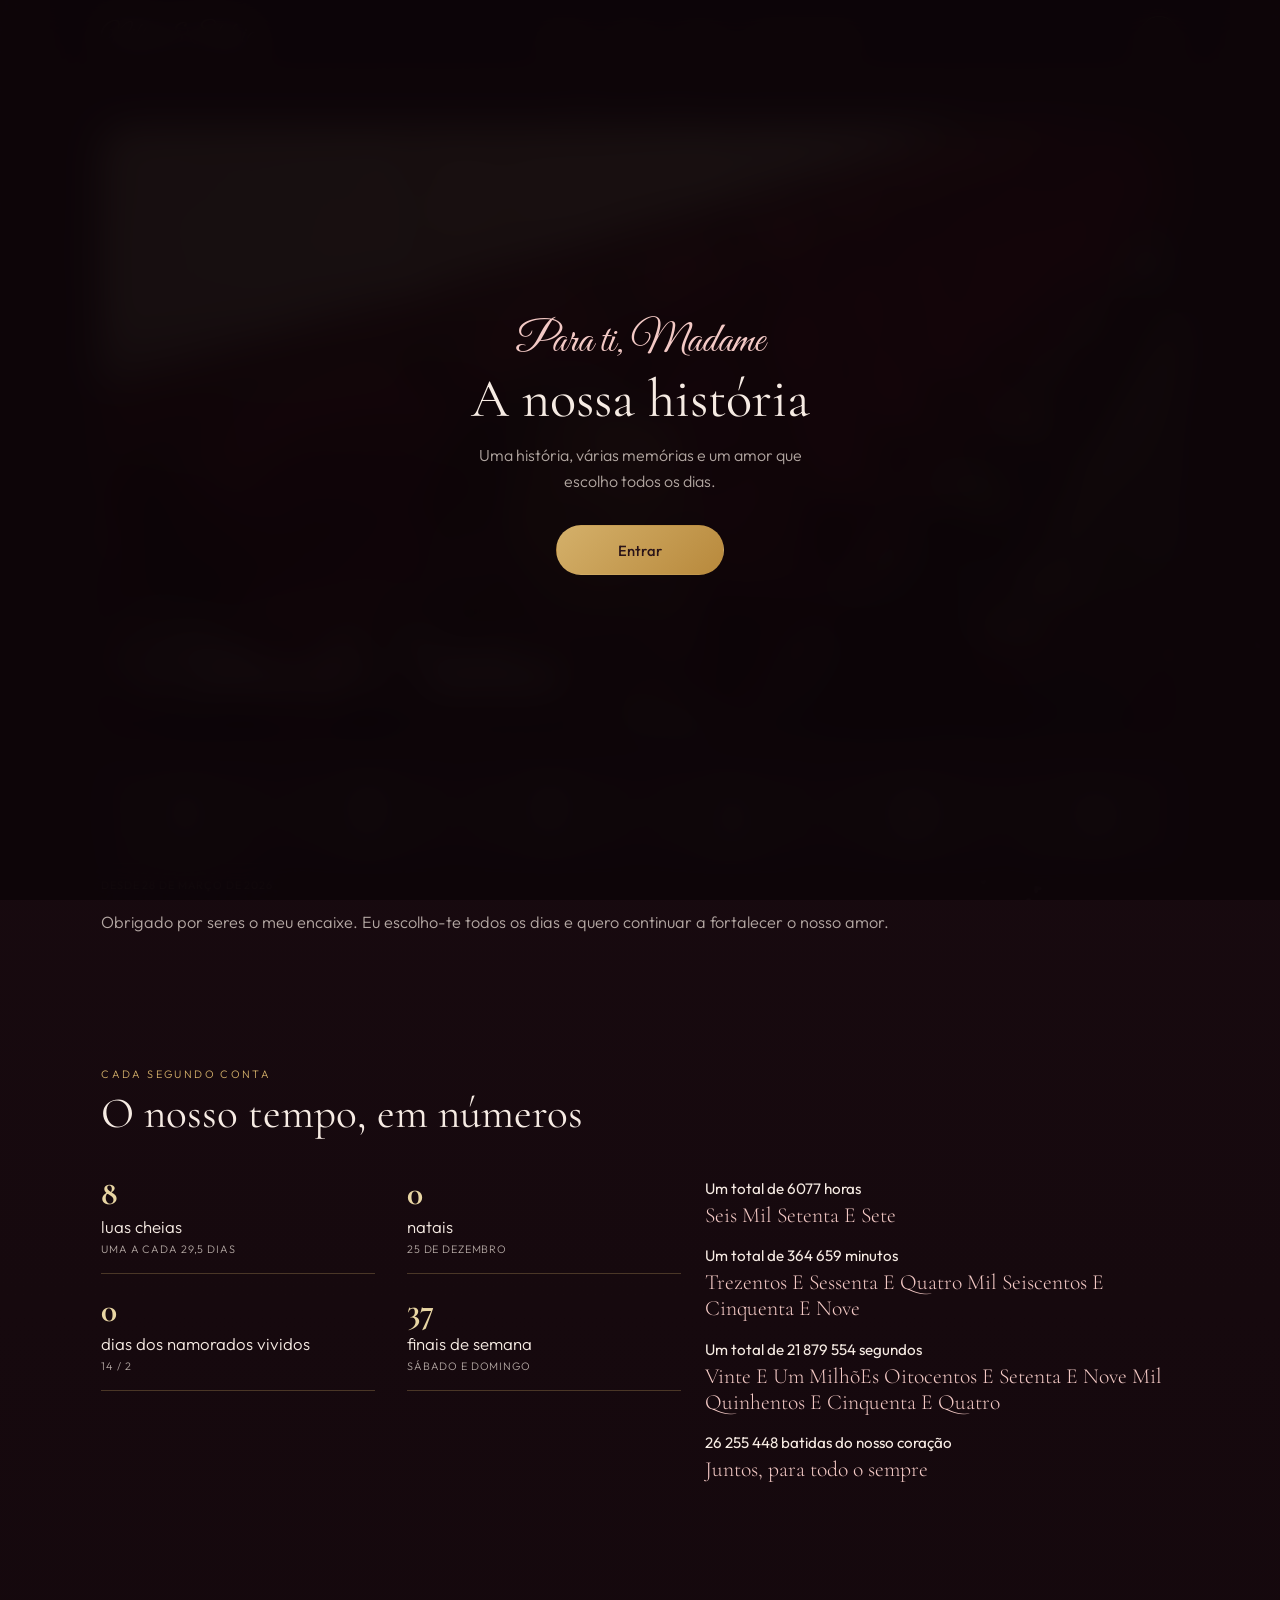
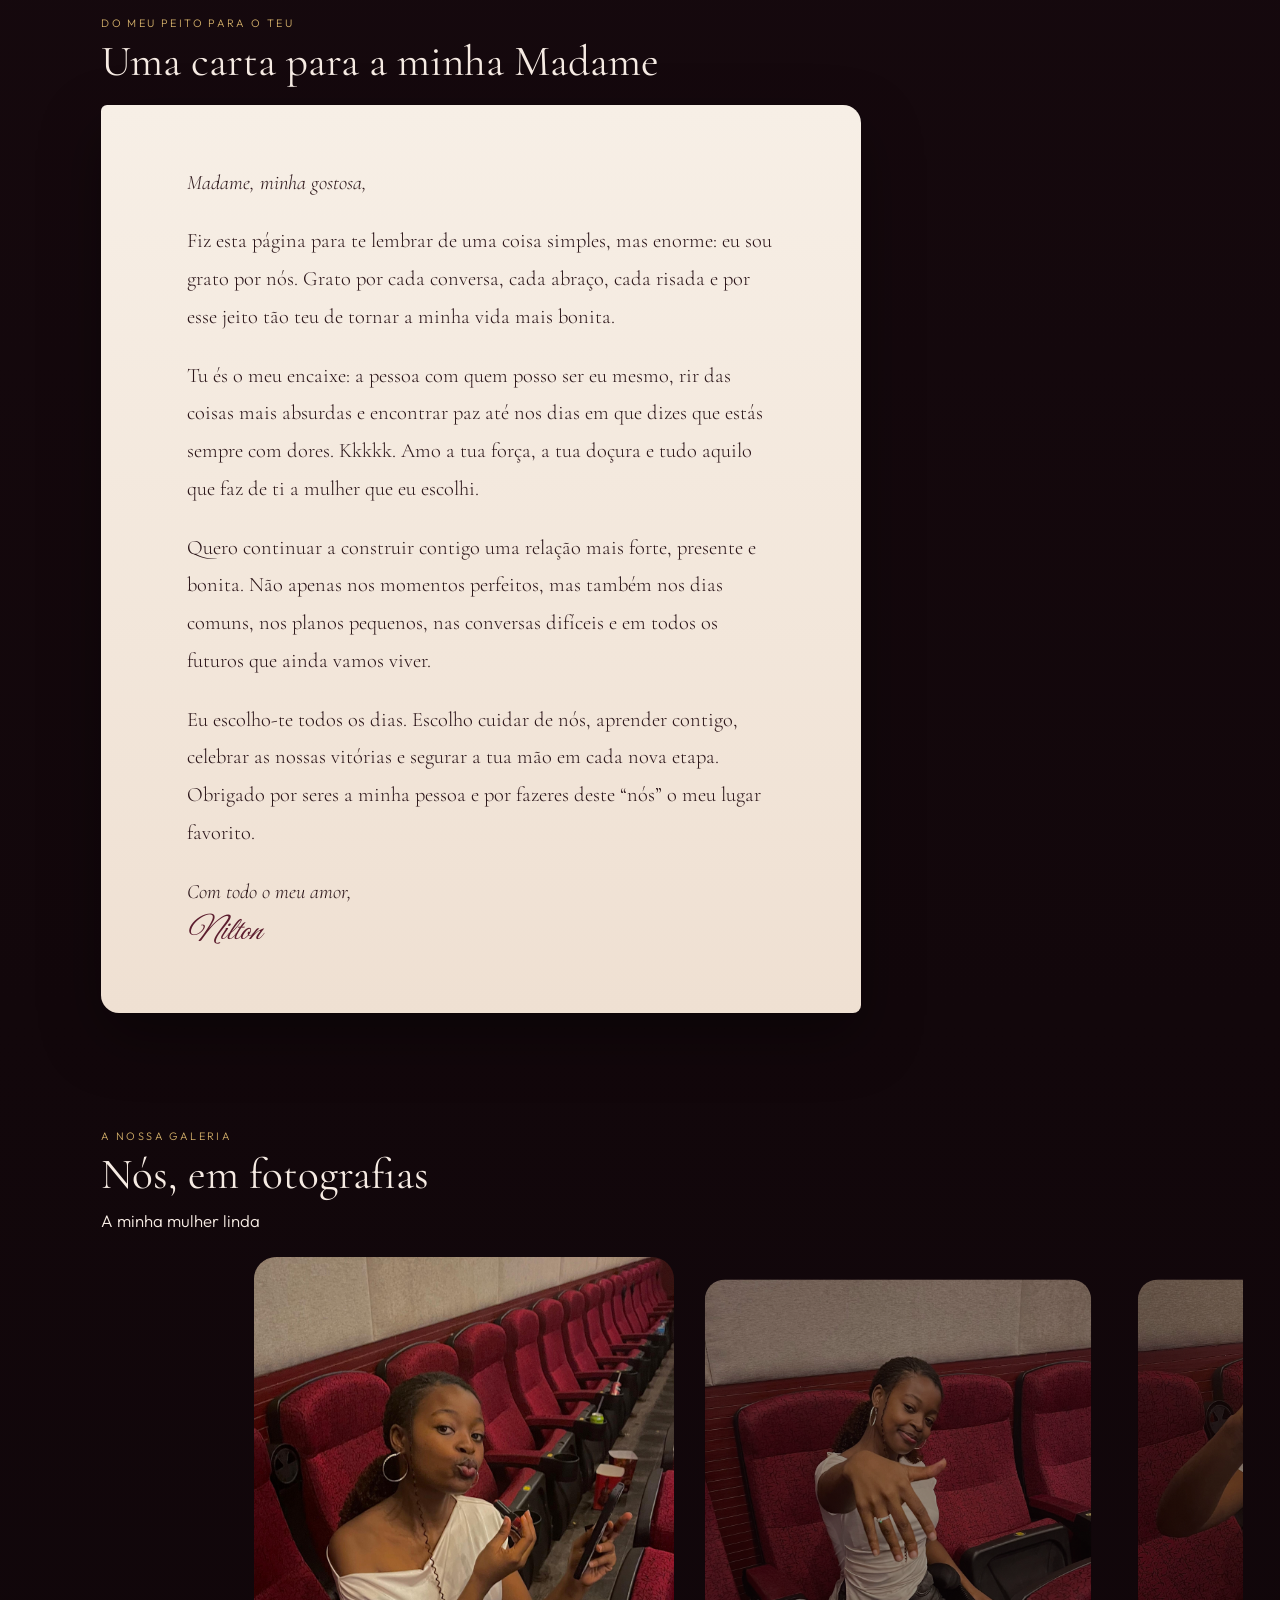
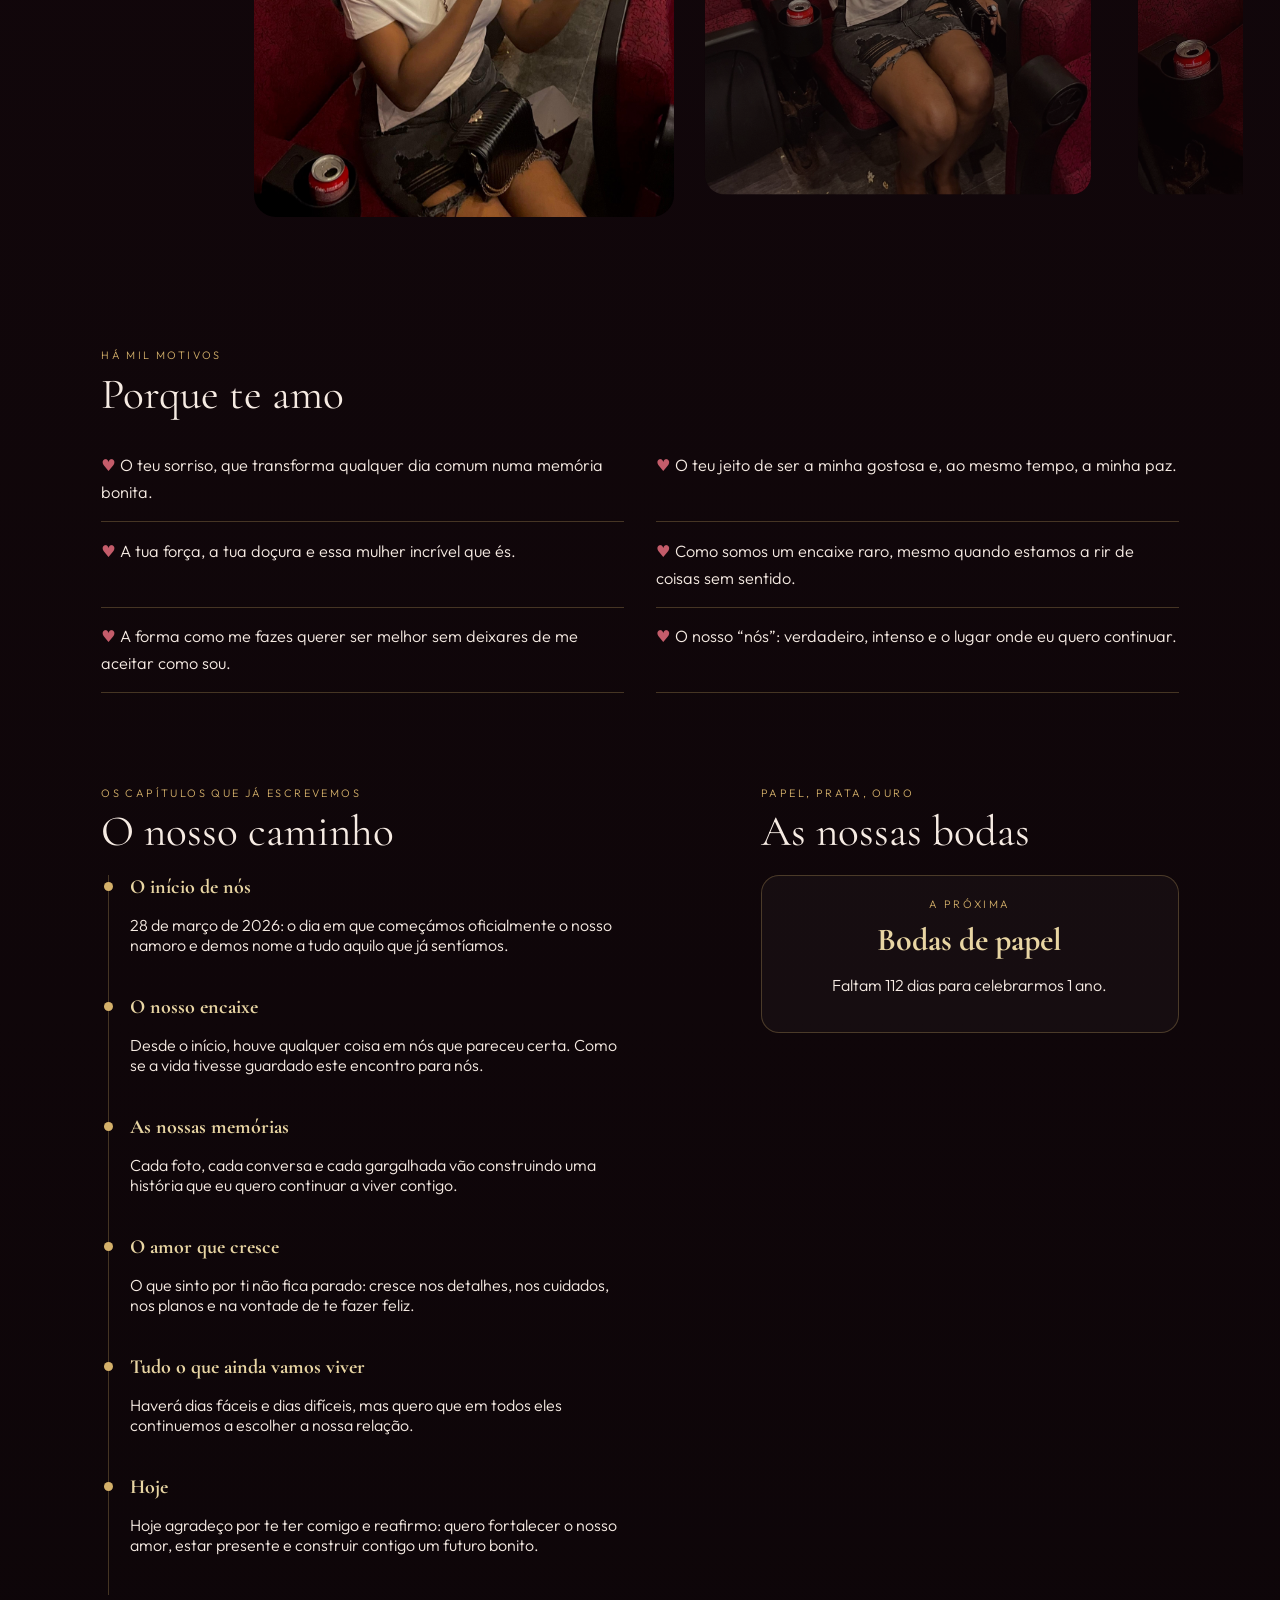
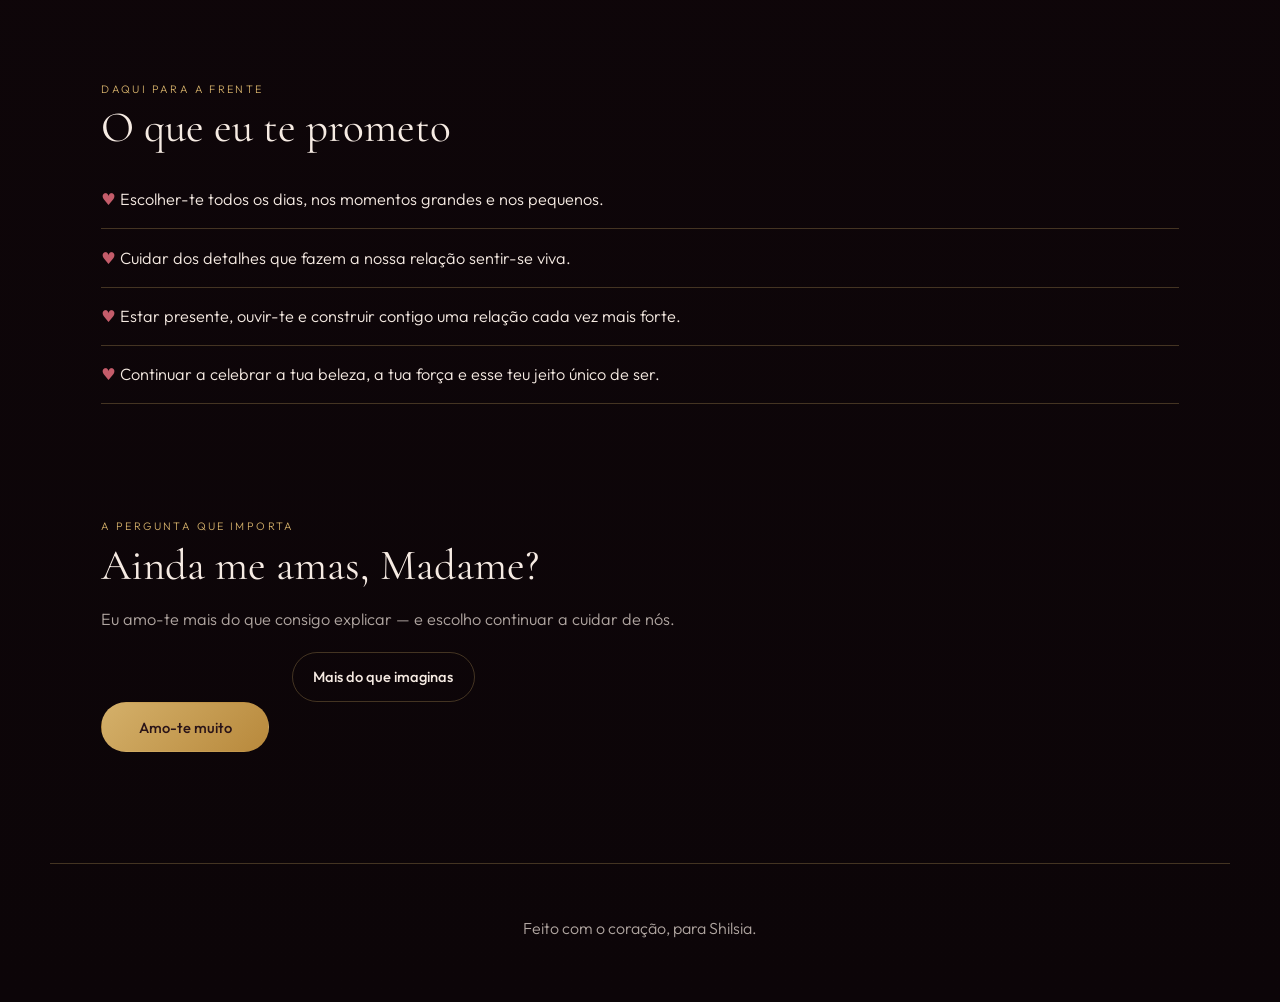
==== index.html @ 23dc0884 "Create personalized love page" ====
<!DOCTYPE html>
<html lang="pt">
  <head>
    <meta charset="UTF-8" />
    <meta name="viewport" content="width=device-width, initial-scale=1.0" />
    <title>Nilton &amp; Shilsia — A nossa história</title>
    <meta name="description" content="Uma página só nossa: o nosso tempo, as nossas memórias e o amor que continuamos a construir." />
    <link rel="preconnect" href="https://fonts.googleapis.com" />
    <link rel="preconnect" href="https://fonts.gstatic.com" crossorigin />
    <link
      href="https://fonts.googleapis.com/css2?family=Cormorant+Garamond:ital,wght@0,400;0,600;1,400;1,600&family=Great+Vibes&family=Outfit:wght@300;400;500;600&display=swap"
      rel="stylesheet"
    />
    <link rel="stylesheet" href="css/styles.css" />
  </head>
  <body>
    <div class="grain" aria-hidden="true"></div>
    <canvas id="petals" aria-hidden="true"></canvas>

    <div class="gate" id="gate">
      <p class="script gate-script">Para ti, Madame</p>
      <h1>A nossa história</h1>
      <p class="gate-copy">Uma história, várias memórias e um amor que escolho todos os dias.</p>
      <button type="button" class="btn btn-gold" id="enterBtn">Entrar</button>
    </div>

    <div class="page">
      <header class="topbar">
        <p class="brand" id="brandNames">Nós</p>
        <nav>
          <a href="#tempo">Tempo</a>
          <a href="#carta">Carta</a>
          <a href="#fotos">Fotos</a>
          <a href="#amor">O nosso amor</a>
        </nav>
        <button type="button" class="music-btn" id="musicBtn" aria-label="Tocar música" hidden>
          <span class="music-icon">♪</span>
        </button>
      </header>

      <main>
        <section class="hero" id="inicio">
          <div class="cover" id="cover">
            <img id="coverImg" alt="Nós" fetchpriority="high" decoding="async" />
            <div class="cover-shade"></div>
            <div class="cover-copy">
              <p class="eyebrow">Desde que o nosso namoro começou</p>
              <h1 class="script" id="coupleNames">Nós</h1>
            </div>
          </div>

          <div class="counter" id="counter" aria-live="polite">
            <div class="unit"><strong id="years">0</strong><span>anos</span></div>
            <div class="unit"><strong id="months">0</strong><span>meses</span></div>
            <div class="unit"><strong id="days">0</strong><span>dias</span></div>
            <div class="unit"><strong id="hours">0</strong><span>horas</span></div>
            <div class="unit"><strong id="minutes">0</strong><span>min</span></div>
            <div class="unit"><strong id="seconds">0</strong><span>seg</span></div>
          </div>
          <p class="since" id="sinceLabel"></p>
          <p class="hero-line" id="heroLine"></p>
        </section>

        <section class="section extras" id="tempo">
          <div class="section-head">
            <p class="eyebrow">Cada segundo conta</p>
            <h2>O nosso tempo, em números</h2>
          </div>
          <div class="extras-grid">
            <ul class="stats" id="stats">
              <li class="stat">
                <strong id="statMoons">0</strong>
                <span>luas cheias</span>
                <small>uma a cada 29,5 dias</small>
              </li>
              <li class="stat">
                <strong id="statNatais">0</strong>
                <span>natais</span>
                <small>25 de dezembro</small>
              </li>
              <li class="stat">
                <strong id="statLove">0</strong>
                <span id="statLoveLabel"></span>
                <small id="statLoveWhen"></small>
              </li>
              <li class="stat">
                <strong id="statWeekends">0</strong>
                <span>finais de semana</span>
                <small>sábado e domingo</small>
              </li>
            </ul>
            <div class="totals" id="totals">
              <p class="total"><b id="totalHoursLine"></b><em id="totalHoursWords"></em></p>
              <p class="total"><b id="totalMinutesLine"></b><em id="totalMinutesWords"></em></p>
              <p class="total"><b id="totalSecondsLine"></b><em id="totalSecondsWords"></em></p>
              <p class="total"><b id="totalBeatsLine"></b><em>Juntos, para todo o sempre</em></p>
            </div>
          </div>
        </section>

        <section class="section carta" id="carta">
          <div class="section-head">
            <p class="eyebrow">Do meu peito para o teu</p>
            <h2>Uma carta para a minha Madame</h2>
          </div>
          <article class="letter">
            <p class="letter-open">Madame, minha gostosa,</p>
            <p>
              Fiz esta página para te lembrar de uma coisa simples, mas enorme:
              eu sou grato por nós. Grato por cada conversa, cada abraço, cada risada
              e por esse jeito tão teu de tornar a minha vida mais bonita.
            </p>
            <p>
              Tu és o meu encaixe: a pessoa com quem posso ser eu mesmo, rir das coisas
              mais absurdas e encontrar paz até nos dias em que dizes que estás sempre
              com dores. Kkkkk. Amo a tua força, a tua doçura e tudo aquilo que faz de ti
              a mulher que eu escolhi.
            </p>
            <p>
              Quero continuar a construir contigo uma relação mais forte, presente e bonita.
              Não apenas nos momentos perfeitos, mas também nos dias comuns, nos planos
              pequenos, nas conversas difíceis e em todos os futuros que ainda vamos viver.
            </p>
            <p>
              Eu escolho-te todos os dias. Escolho cuidar de nós, aprender contigo,
              celebrar as nossas vitórias e segurar a tua mão em cada nova etapa.
              Obrigado por seres a minha pessoa e por fazeres deste “nós” o meu lugar
              favorito.
            </p>
            <p class="letter-close">
              Com todo o meu amor,<br />
              <span class="script" id="signName">Nilton</span>
            </p>
          </article>
        </section>

        <section class="section fotos" id="fotos">
          <div class="section-head">
            <p class="eyebrow">A nossa galeria</p>
            <h2>Nós, em fotografias</h2>
            <p class="gallery-date" id="galleryDate"></p>
          </div>
          <div class="tj-gallery" id="gallery">
            <div class="tj-empty" id="galleryEmpty">
              <p>♥</p>
              <p>As fotos aparecem aqui</p>
            </div>
            <div class="tj-track" id="galleryTrack"></div>
          </div>
        </section>

        <section class="section razoes" id="razoes">
          <div class="section-head">
            <p class="eyebrow">Há mil motivos</p>
            <h2>Porque te amo</h2>
          </div>
          <ol class="reasons" id="reasons"></ol>
        </section>

        <div class="split">
          <section class="section timeline-wrap" id="historia">
            <div class="section-head">
              <p class="eyebrow">Os capítulos que já escrevemos</p>
              <h2>O nosso caminho</h2>
            </div>
            <ol class="timeline" id="timeline"></ol>
          </section>

          <section class="section bodas" id="bodas">
            <div class="section-head">
              <p class="eyebrow">Papel, prata, ouro</p>
              <h2>As nossas bodas</h2>
            </div>
            <div class="boda-card" id="bodaCard">
              <p class="eyebrow" id="bodaEyebrow"></p>
              <strong id="bodaTitle"></strong>
              <p id="bodaText"></p>
              <p class="tiny" id="bodaTiny" hidden></p>
            </div>
          </section>
        </div>

        <section class="section promessas" id="promessas">
          <div class="section-head">
            <p class="eyebrow">Daqui para a frente</p>
            <h2>O que eu te prometo</h2>
          </div>
          <ul class="promises" id="promises"></ul>
        </section>

        <section class="section perdoa" id="amor">
          <div class="section-head">
            <p class="eyebrow">A pergunta que importa</p>
            <h2>Ainda me amas, Madame?</h2>
            <p class="lede">Eu amo-te mais do que consigo explicar — e escolho continuar a cuidar de nós.</p>
          </div>
          <div class="forgive-box">
            <button type="button" class="btn btn-gold" id="yesBtn">Amo-te muito</button>
            <div class="no-arena" id="noArena">
              <button type="button" class="btn btn-ghost" id="noBtn">Mais do que imaginas</button>
            </div>
          </div>
          <p class="forgive-msg" id="forgiveMsg" hidden>
            Então fica mais um bocadinho — ainda temos uma vida inteira para construir.
            <span class="script">Eu amo-te, Madame.</span>
          </p>
        </section>
      </main>

      <footer>
        <p>Feito com o coração, para <span id="footerHer"></span>.</p>
      </footer>
    </div>

    <audio id="bgMusic" loop preload="auto"></audio>
    <audio id="forgiveMusic" loop preload="auto"></audio>

    <script src="js/config.js"></script>
    <script src="js/site.js"></script>
  </body>
</html>
---- css/styles.css ----
:root {
  --bg: #12070b;
  --wine: #5c1d2e;
  --rose: #c45c6a;
  --blush: #f3c9c5;
  --cream: #f6ebe3;
  --gold: #d4b06a;
  --gold-soft: #e8d5a3;
  --ink: #2a1418;
  --muted: rgba(246, 235, 227, 0.7);
  --line: rgba(212, 176, 106, 0.28);
  --shadow: 0 24px 60px rgba(0, 0, 0, 0.35);
  --page: 1180px;
}

*,
*::before,
*::after {
  box-sizing: border-box;
}

html {
  scroll-behavior: smooth;
}

body {
  margin: 0;
  min-height: 100vh;
  font-family: Outfit, system-ui, sans-serif;
  font-weight: 300;
  color: var(--cream);
  background:
    radial-gradient(900px 520px at 50% -8%, rgba(196, 92, 106, 0.22), transparent 55%),
    linear-gradient(180deg, #1a0b11 0%, var(--bg) 45%, #0c0508 100%);
}

img {
  max-width: 100%;
  display: block;
}

button,
a {
  color: inherit;
}

a {
  text-decoration: none;
}

code {
  font-size: 0.86em;
  color: var(--gold-soft);
}

.grain,
#petals {
  position: fixed;
  inset: 0;
  pointer-events: none;
}

.grain {
  z-index: 2;
  opacity: 0.08;
  background-image: url("data:image/svg+xml,%3Csvg viewBox='0 0 200 200' xmlns='http://www.w3.org/2000/svg'%3E%3Cfilter id='n'%3E%3CfeTurbulence type='fractalNoise' baseFrequency='.85' numOctaves='4' stitchTiles='stitch'/%3E%3C/filter%3E%3Crect width='100%25' height='100%25' filter='url(%23n)'/%3E%3C/svg%3E");
}

#petals {
  z-index: 1;
}

.gate {
  position: fixed;
  inset: 0;
  z-index: 30;
  display: grid;
  place-content: center;
  text-align: center;
  padding: 2rem;
  background: rgba(12, 5, 8, 0.92);
  backdrop-filter: blur(18px);
}

.gate h1 {
  font-size: clamp(2.4rem, 8vw, 3.4rem);
  margin: 0.2rem 0 0.8rem;
}

.gate-script {
  font-size: 2.6rem;
  margin: 0;
}

.gate-copy {
  color: var(--muted);
  max-width: 22rem;
  margin: 0 auto 1.6rem;
  line-height: 1.6;
}

.gate .btn {
  margin: 0.35rem auto;
}

.gate.is-open {
  opacity: 0;
  pointer-events: none;
  transition: opacity 0.45s ease;
}

.page {
  position: relative;
  z-index: 3;
  width: min(100%, var(--page));
  margin: 0 auto;
  min-height: 100vh;
}

.topbar {
  position: sticky;
  top: 0;
  z-index: 10;
  display: flex;
  align-items: center;
  justify-content: space-between;
  gap: 1rem;
  padding: 1rem 4vw;
  background: rgba(20, 8, 13, 0.78);
  backdrop-filter: blur(16px);
}

nav {
  display: none;
  flex-wrap: wrap;
  gap: 1.3rem;
  font-size: 0.82rem;
  letter-spacing: 0.1em;
  text-transform: uppercase;
}

nav a {
  color: var(--muted);
}

nav a:hover {
  color: var(--gold-soft);
}

.brand {
  margin: 0;
  font-family: "Great Vibes", cursive;
  font-size: 1.7rem;
  color: var(--gold-soft);
}

.music-btn {
  width: 40px;
  height: 40px;
  border-radius: 50%;
  border: 1px solid var(--gold);
  background: transparent;
  color: var(--gold-soft);
  cursor: pointer;
}

.music-btn.is-on {
  background: var(--gold);
  color: var(--ink);
}

.hero,
.section {
  padding: 2.4rem 5vw 2.8rem;
}

.cover {
  position: relative;
  height: min(68vh, 620px);
  border-radius: 28px;
  overflow: hidden;
  margin-bottom: 1.6rem;
  background:
    linear-gradient(180deg, rgba(92, 29, 46, 0.35), rgba(12, 5, 8, 0.2)),
    #3a1822;
}

.cover img {
  width: 100%;
  height: 100%;
  object-fit: cover;
  object-position: center 22%;
}

.cover.is-empty img {
  display: none;
}

.cover-shade {
  position: absolute;
  inset: 0;
  background: linear-gradient(180deg, transparent 30%, rgba(12, 5, 8, 0.88));
}

.cover-copy {
  position: absolute;
  left: 1.1rem;
  right: 1.1rem;
  bottom: 1.2rem;
}

.eyebrow {
  margin: 0 0 0.55rem;
  letter-spacing: 0.22em;
  text-transform: uppercase;
  font-size: 0.68rem;
  color: var(--gold);
}

h1,
h2 {
  font-family: "Cormorant Garamond", serif;
  font-weight: 400;
  line-height: 1.1;
  margin: 0 0 0.7rem;
}

h2 {
  font-size: 2.05rem;
}

.script {
  font-family: "Great Vibes", cursive;
  color: var(--blush);
  line-height: 1.15;
}

.cover .script {
  font-size: clamp(2.8rem, 6vw, 5rem);
  margin: 0;
}

.hero-line,
.lede {
  color: var(--muted);
  font-size: 1.02rem;
  line-height: 1.65;
}

.btn {
  display: inline-flex;
  align-items: center;
  justify-content: center;
  min-width: 168px;
  padding: 0.9rem 1.3rem;
  border-radius: 999px;
  border: 1px solid transparent;
  font: 500 0.92rem Outfit, sans-serif;
  cursor: pointer;
  transition: transform 0.25s ease, background 0.25s ease;
}

.btn:hover {
  transform: translateY(-2px);
}

.btn-gold {
  background: linear-gradient(135deg, var(--gold), #b8893c);
  color: var(--ink);
}

.btn-ghost {
  background: transparent;
  border-color: var(--line);
  color: var(--cream);
}

.section-head {
  margin-bottom: 1.2rem;
}

.letter {
  max-width: 760px;
  padding: 2.4rem 8% 2.6rem;
  background: linear-gradient(180deg, #f7efe6, #efe0d2);
  color: var(--ink);
  box-shadow: var(--shadow);
  border-radius: 6px 18px 8px 18px;
}

.letter p {
  font-family: "Cormorant Garamond", serif;
  font-size: 1.28rem;
  line-height: 1.85;
}

.letter-open,
.letter-close {
  font-style: italic;
}

.letter .script {
  display: block;
  color: var(--wine);
  font-size: 2rem;
  margin-top: 0.25rem;
}

.counter {
  display: grid;
  grid-template-columns: repeat(3, minmax(0, 1fr));
  gap: 0.75rem;
}

.unit {
  padding: 1.15rem 0.4rem 1rem;
  text-align: center;
  border: 1px solid var(--line);
  background: rgba(255, 255, 255, 0.04);
  border-radius: 14px;
}

.unit strong {
  display: block;
  font-family: "Cormorant Garamond", serif;
  font-size: clamp(1.8rem, 3.4vw, 3.1rem);
  color: var(--gold-soft);
  line-height: 1;
}

.unit span,
.since,
.tiny,
.hint,
.stat small {
  color: var(--muted);
  font-size: 0.68rem;
  letter-spacing: 0.08em;
  text-transform: uppercase;
}

.since {
  margin: 0.9rem 0 0.4rem;
}

.stats {
  list-style: none;
  margin: 0;
  padding: 0;
}

.stat {
  padding: 1rem 0;
  border-bottom: 1px solid var(--line);
}

.stat strong {
  display: block;
  font-family: "Cormorant Garamond", serif;
  font-size: 2.1rem;
  color: var(--gold-soft);
}

.stat span {
  display: block;
  font-size: 1.05rem;
  margin-top: 0.15rem;
}

.totals {
  margin-top: 1.4rem;
}

.total {
  margin: 0 0 1.15rem;
}

.total b {
  display: block;
  font-size: 0.95rem;
  font-weight: 400;
}

.total em {
  display: block;
  margin-top: 0.25rem;
  font-style: normal;
  font-family: "Cormorant Garamond", serif;
  font-size: 1.35rem;
  color: var(--blush);
}

.reasons,
.promises,
.timeline {
  list-style: none;
  padding: 0;
  margin: 0;
}

.reasons li,
.promises li {
  padding: 0.95rem 0;
  border-bottom: 1px solid var(--line);
  font-size: 1.02rem;
  line-height: 1.65;
}

.reasons li::before,
.promises li::before {
  content: "♥ ";
  color: var(--rose);
}

.gallery-date {
  margin: 0.4rem 0 0;
  font-size: 1.05rem;
  color: var(--cream);
}

.tj-gallery {
  position: relative;
  margin: 0 -5vw;
}

.tj-empty {
  text-align: center;
  color: var(--blush);
  padding: 3rem 1rem;
}

.tj-gallery.has-photos .tj-empty {
  display: none;
}

.tj-track {
  display: flex;
  gap: 0.85rem;
  overflow-x: auto;
  scroll-snap-type: x mandatory;
  scroll-padding-inline: 18%;
  padding: 0.4rem 18% 1rem;
  scrollbar-width: none;
}

.tj-track::-webkit-scrollbar {
  display: none;
}

.tj-card {
  flex: 0 0 64%;
  max-width: 420px;
  margin: 0;
  aspect-ratio: 3 / 4;
  border-radius: 22px;
  overflow: hidden;
  scroll-snap-align: center;
  background: #1a0b11;
  opacity: 0.55;
  transform: scale(0.92);
  transition: opacity 0.35s ease, transform 0.35s ease;
}

.tj-card.is-on {
  opacity: 1;
  transform: scale(1);
}

.tj-card img {
  width: 100%;
  height: 100%;
  object-fit: cover;
  display: block;
}

.timeline {
  border-left: 1px solid var(--line);
  margin-left: 0.45rem;
}

.timeline li {
  position: relative;
  padding: 0 0 1.5rem 1.3rem;
}

.timeline li::before {
  content: "";
  position: absolute;
  left: -5px;
  top: 0.4rem;
  width: 9px;
  height: 9px;
  border-radius: 50%;
  background: var(--gold);
}

.timeline strong {
  display: block;
  color: var(--gold-soft);
  font-family: "Cormorant Garamond", serif;
  font-size: 1.25rem;
}

.boda-card {
  padding: 1.3rem;
  border: 1px solid var(--line);
  border-radius: 18px;
  background: rgba(255, 255, 255, 0.03);
  text-align: center;
}

.boda-card strong {
  display: block;
  font-family: "Cormorant Garamond", serif;
  font-size: 2rem;
  color: var(--gold-soft);
}

.forgive-box {
  display: flex;
  flex-wrap: wrap;
  gap: 1rem 1.4rem;
  align-items: center;
}

.no-arena {
  position: relative;
  width: min(100%, 320px);
  height: 150px;
  flex: 1 1 240px;
  max-width: 360px;
}

#noBtn {
  position: relative;
  z-index: 2;
  user-select: none;
  touch-action: none;
}

#noBtn.is-fleeing {
  position: absolute;
  margin: 0;
}

.forgive-msg {
  margin-top: 1.4rem;
  font-size: 1.25rem;
  font-family: "Cormorant Garamond", serif;
}

.forgive-msg .script {
  display: block;
  margin-top: 0.45rem;
  font-size: 2.2rem;
}

.extras-grid,
.split {
  display: grid;
  gap: 1.5rem;
}

.reasons {
  display: grid;
  gap: 0 2rem;
}

footer {
  padding: 2.4rem 5vw 3rem;
  text-align: center;
  border-top: 1px solid var(--line);
  color: var(--muted);
}

@media (min-width: 860px) {
  nav {
    display: flex;
  }

  .hero,
  .section {
    padding: 3.4rem 4vw 3.8rem;
  }

  .counter {
    grid-template-columns: repeat(6, minmax(0, 1fr));
  }

  .stats {
    display: grid;
    grid-template-columns: repeat(2, minmax(0, 1fr));
    gap: 0 2rem;
  }

  .extras-grid,
  .split {
    grid-template-columns: 1.1fr 0.9fr;
    align-items: start;
  }

  .reasons {
    grid-template-columns: 1fr 1fr;
  }

  h2 {
    font-size: 2.7rem;
  }

  .split .section {
    padding-top: 2rem;
    padding-bottom: 2rem;
  }
}

@media (max-width: 720px) {
  nav {
    display: none;
  }

  .hero,
  .section {
    padding: 1.8rem 1.15rem 2.2rem;
  }

  .cover {
    height: 420px;
  }

  .letter {
    padding: 1.6rem 1.3rem 1.8rem;
  }

  .forgive-box {
    flex-direction: column;
    align-items: flex-start;
    gap: 1rem;
  }

  .no-arena {
    width: 100%;
    max-width: none;
    height: 160px;
  }
}
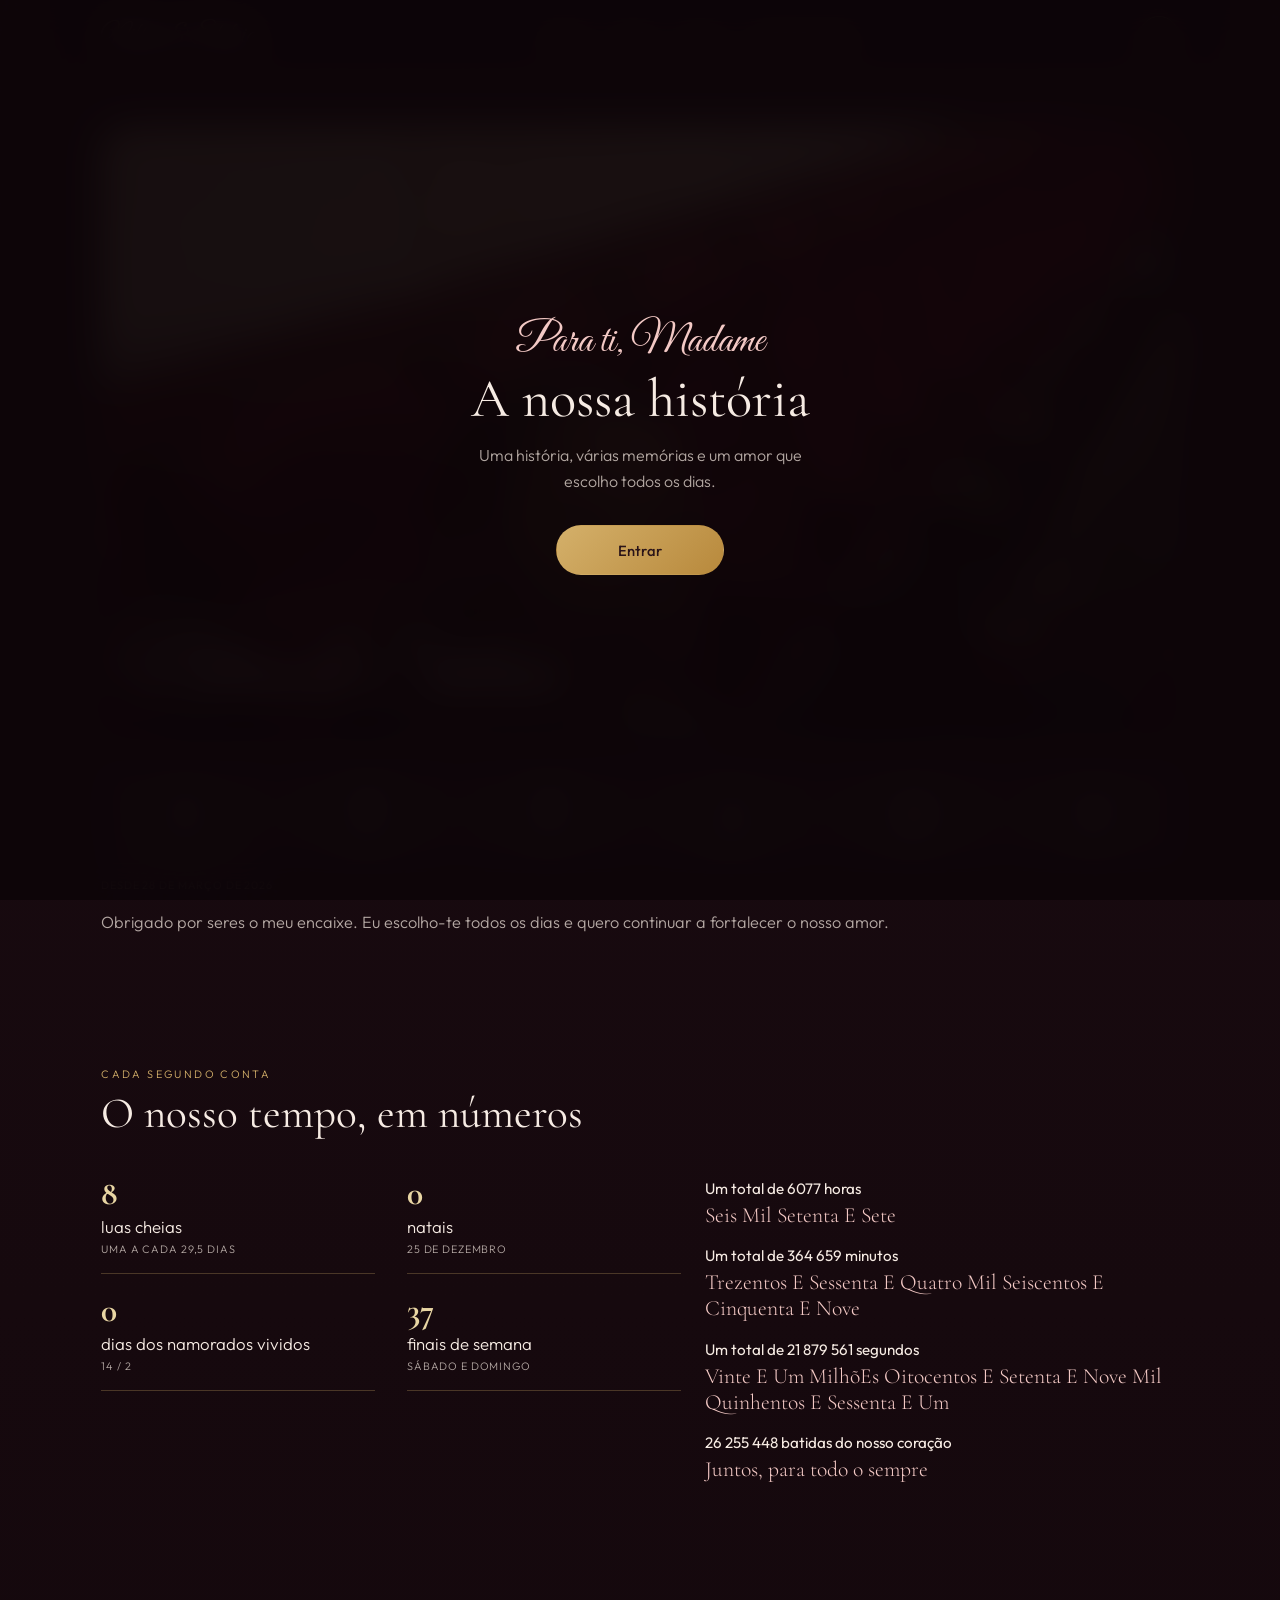
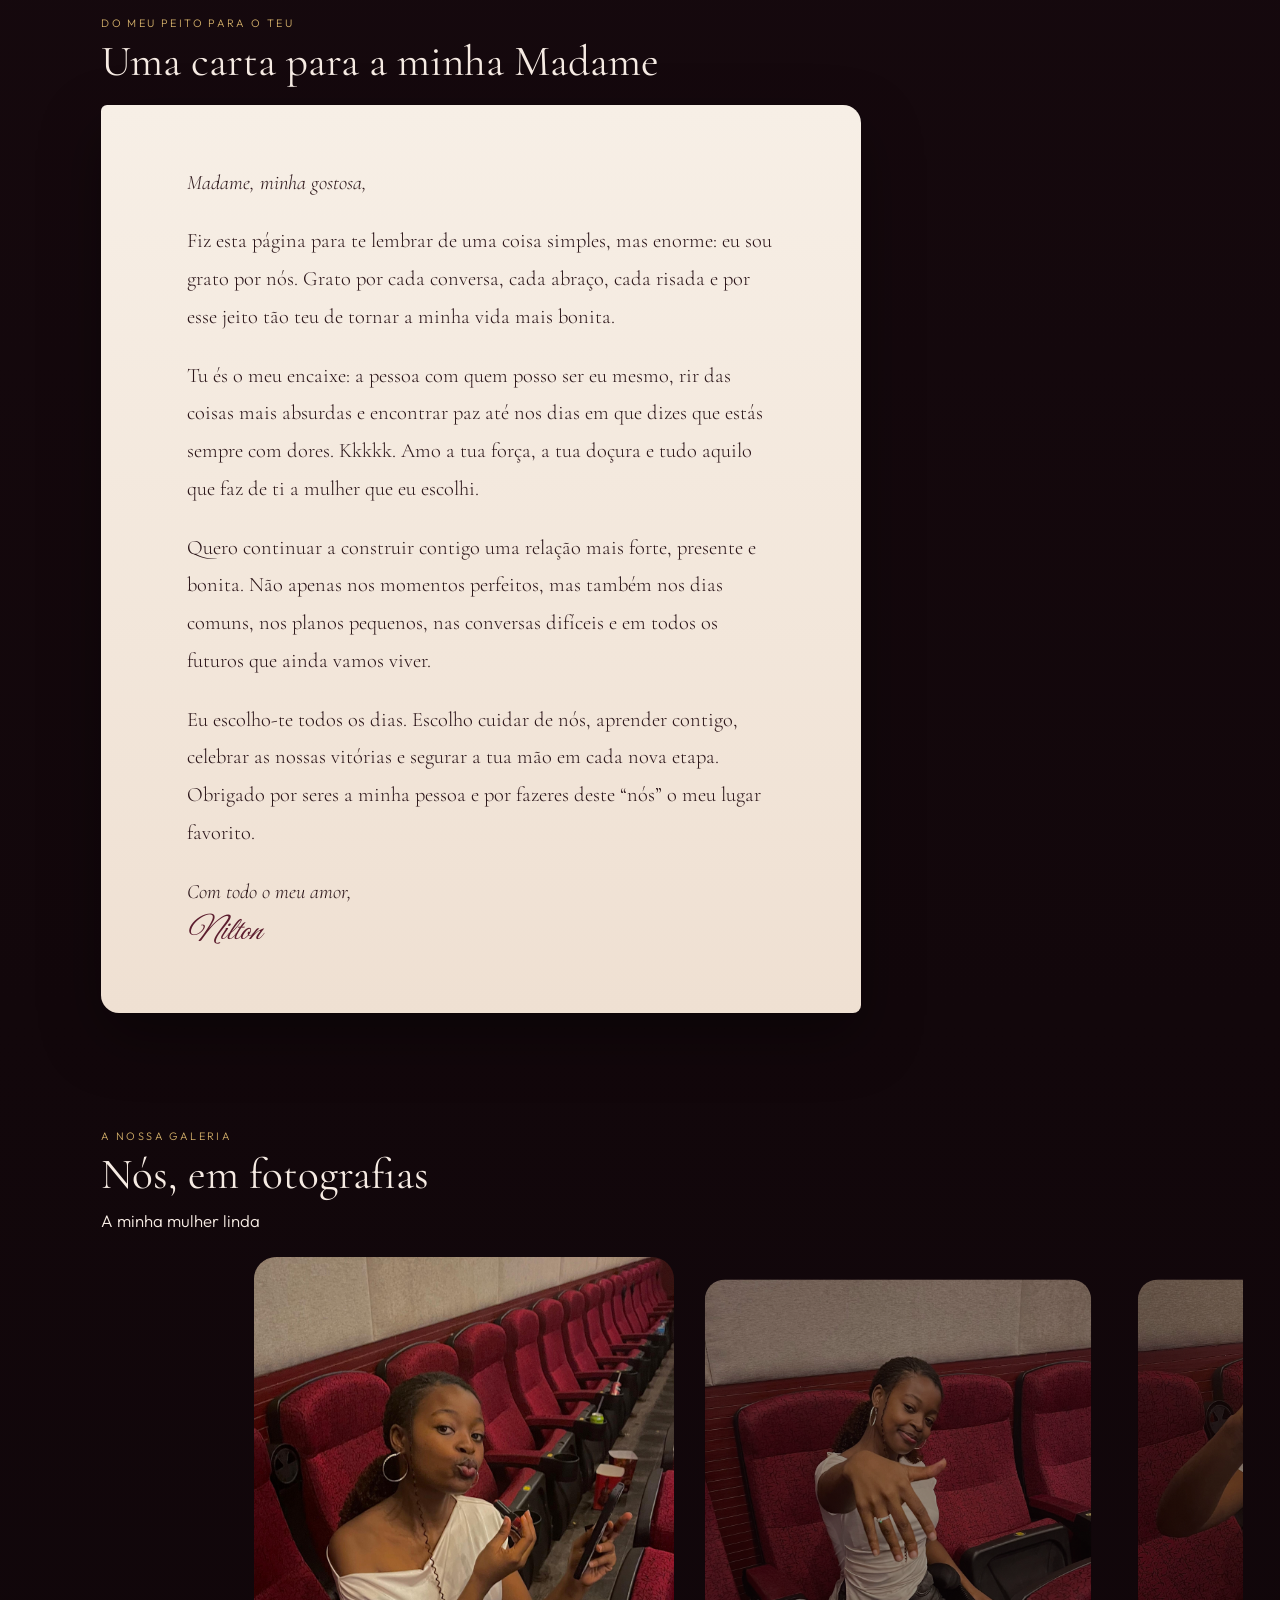
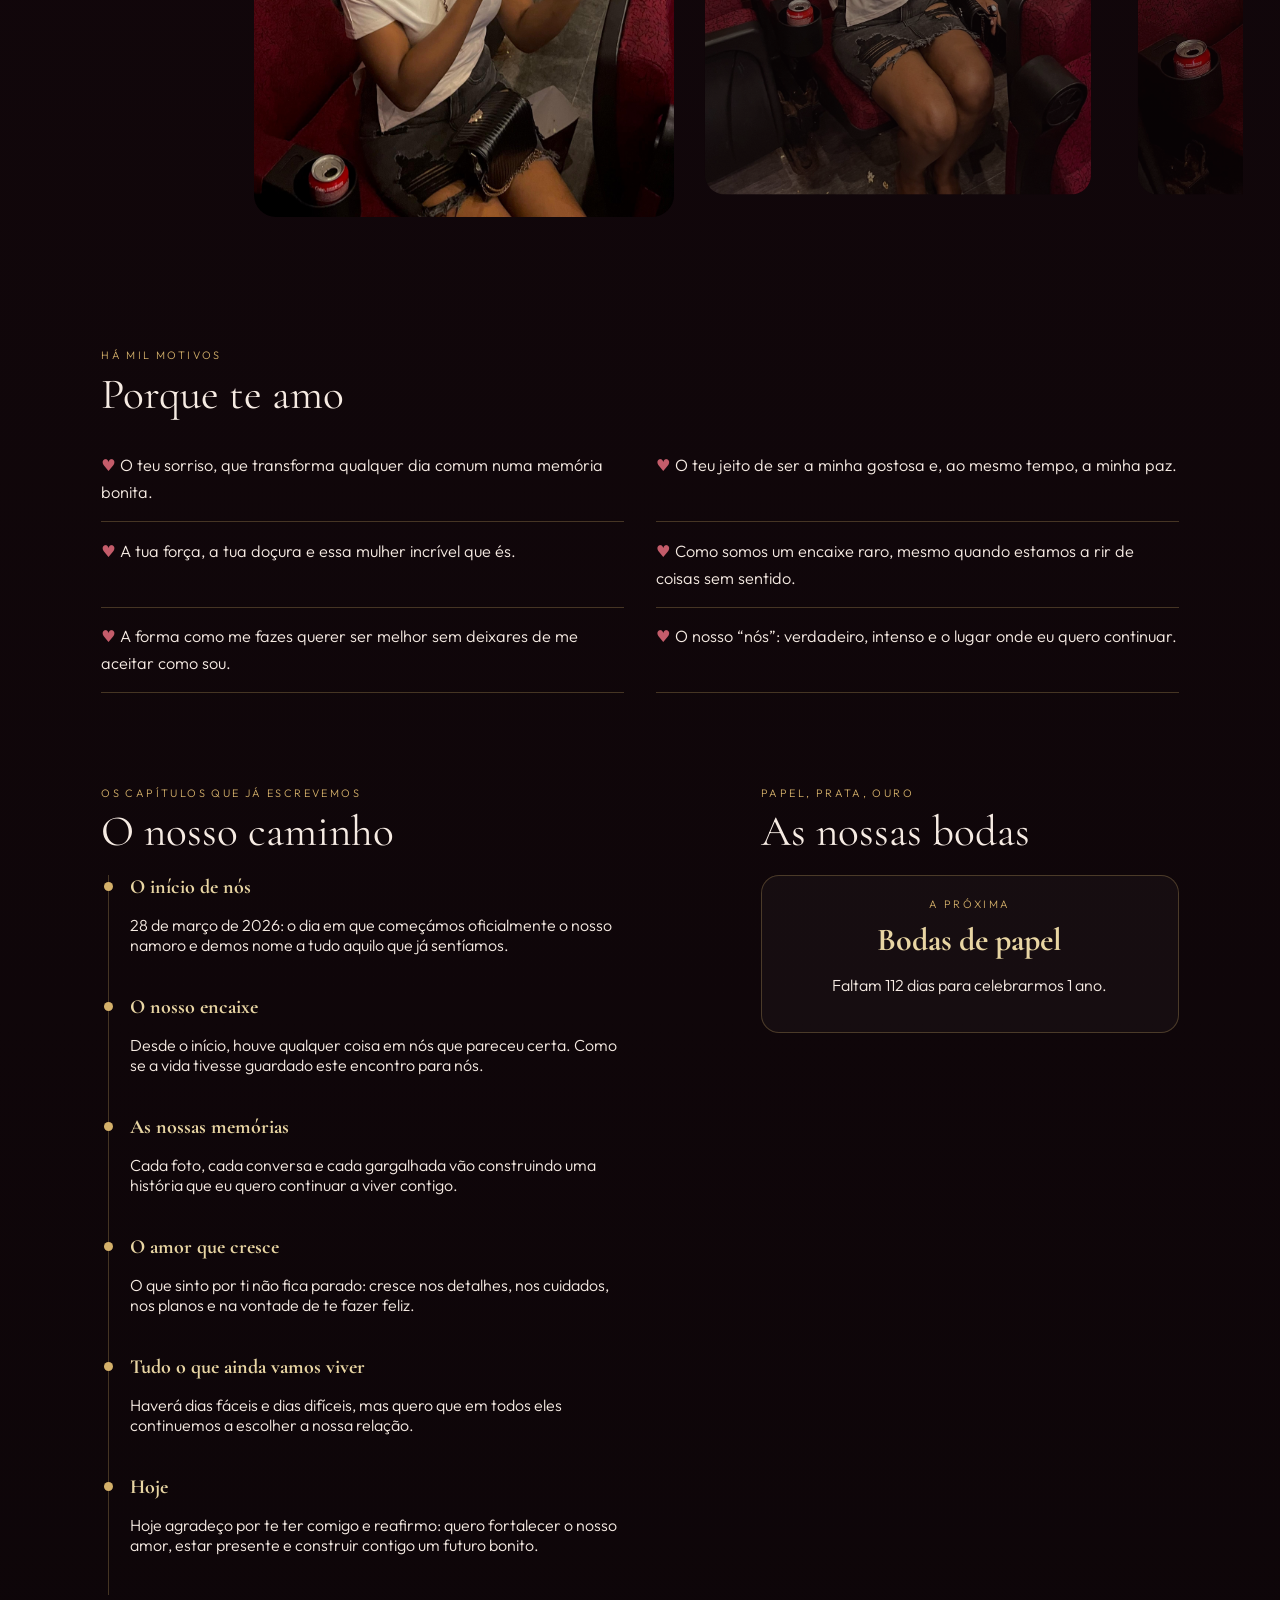
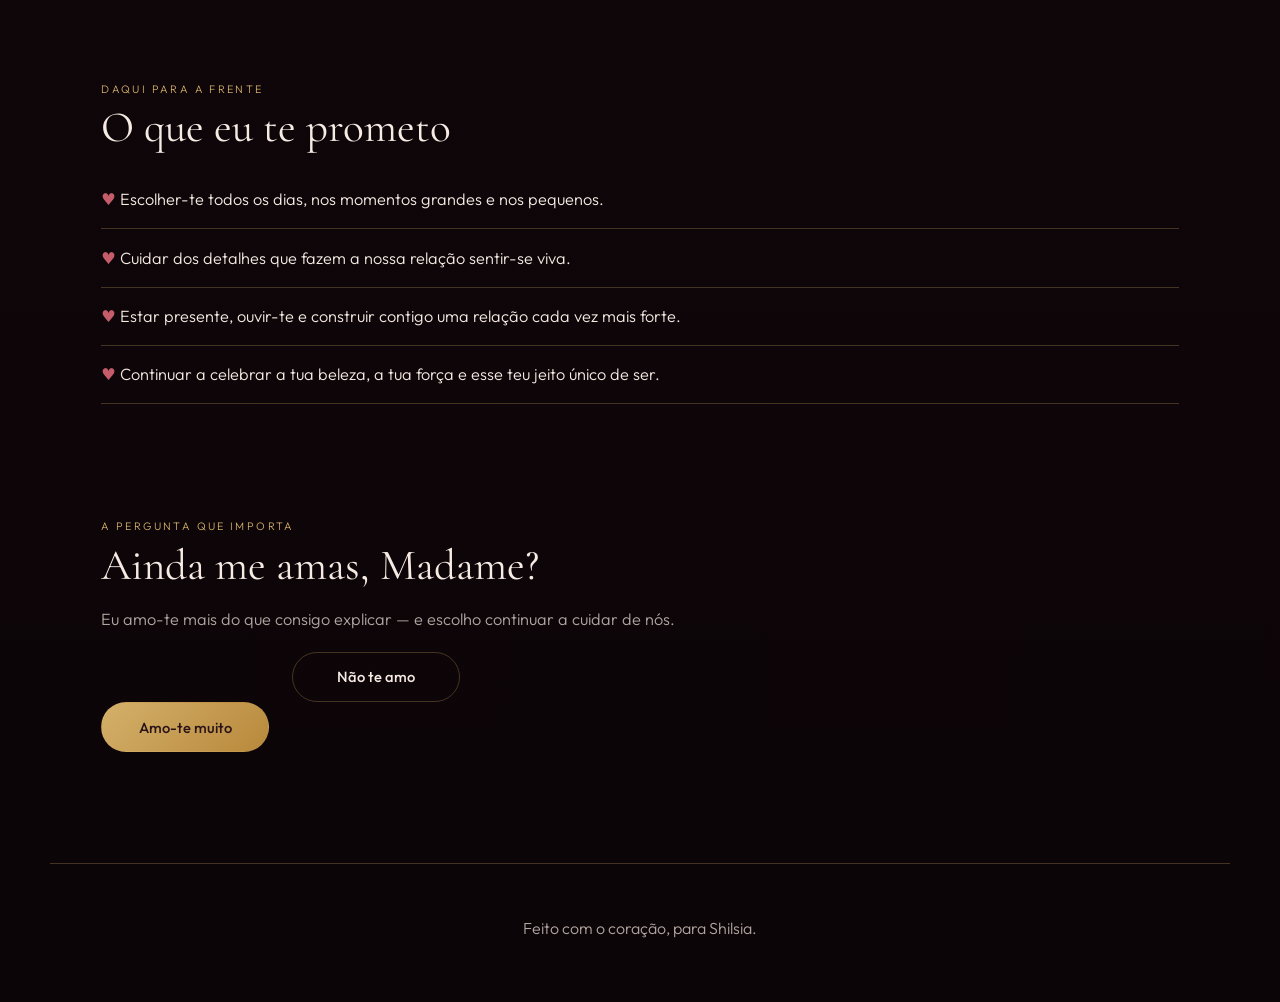
==== commit 4e182a99: "add: brincadeira botão" ====
--- a/index.html
+++ b/index.html
@@ -197,7 +197,7 @@
           <div class="forgive-box">
             <button type="button" class="btn btn-gold" id="yesBtn">Amo-te muito</button>
             <div class="no-arena" id="noArena">
-              <button type="button" class="btn btn-ghost" id="noBtn">Mais do que imaginas</button>
+              <button type="button" class="btn btn-ghost" id="noBtn">Não te amo</button>
             </div>
           </div>
           <p class="forgive-msg" id="forgiveMsg" hidden>
--- a/css/styles.css
+++ b/css/styles.css
@@ -538,6 +538,11 @@
   touch-action: none;
 }
 
+#noBtn:hover,
+#noBtn:active {
+  transform: none;
+}
+
 #noBtn.is-fleeing {
   position: absolute;
   margin: 0;
